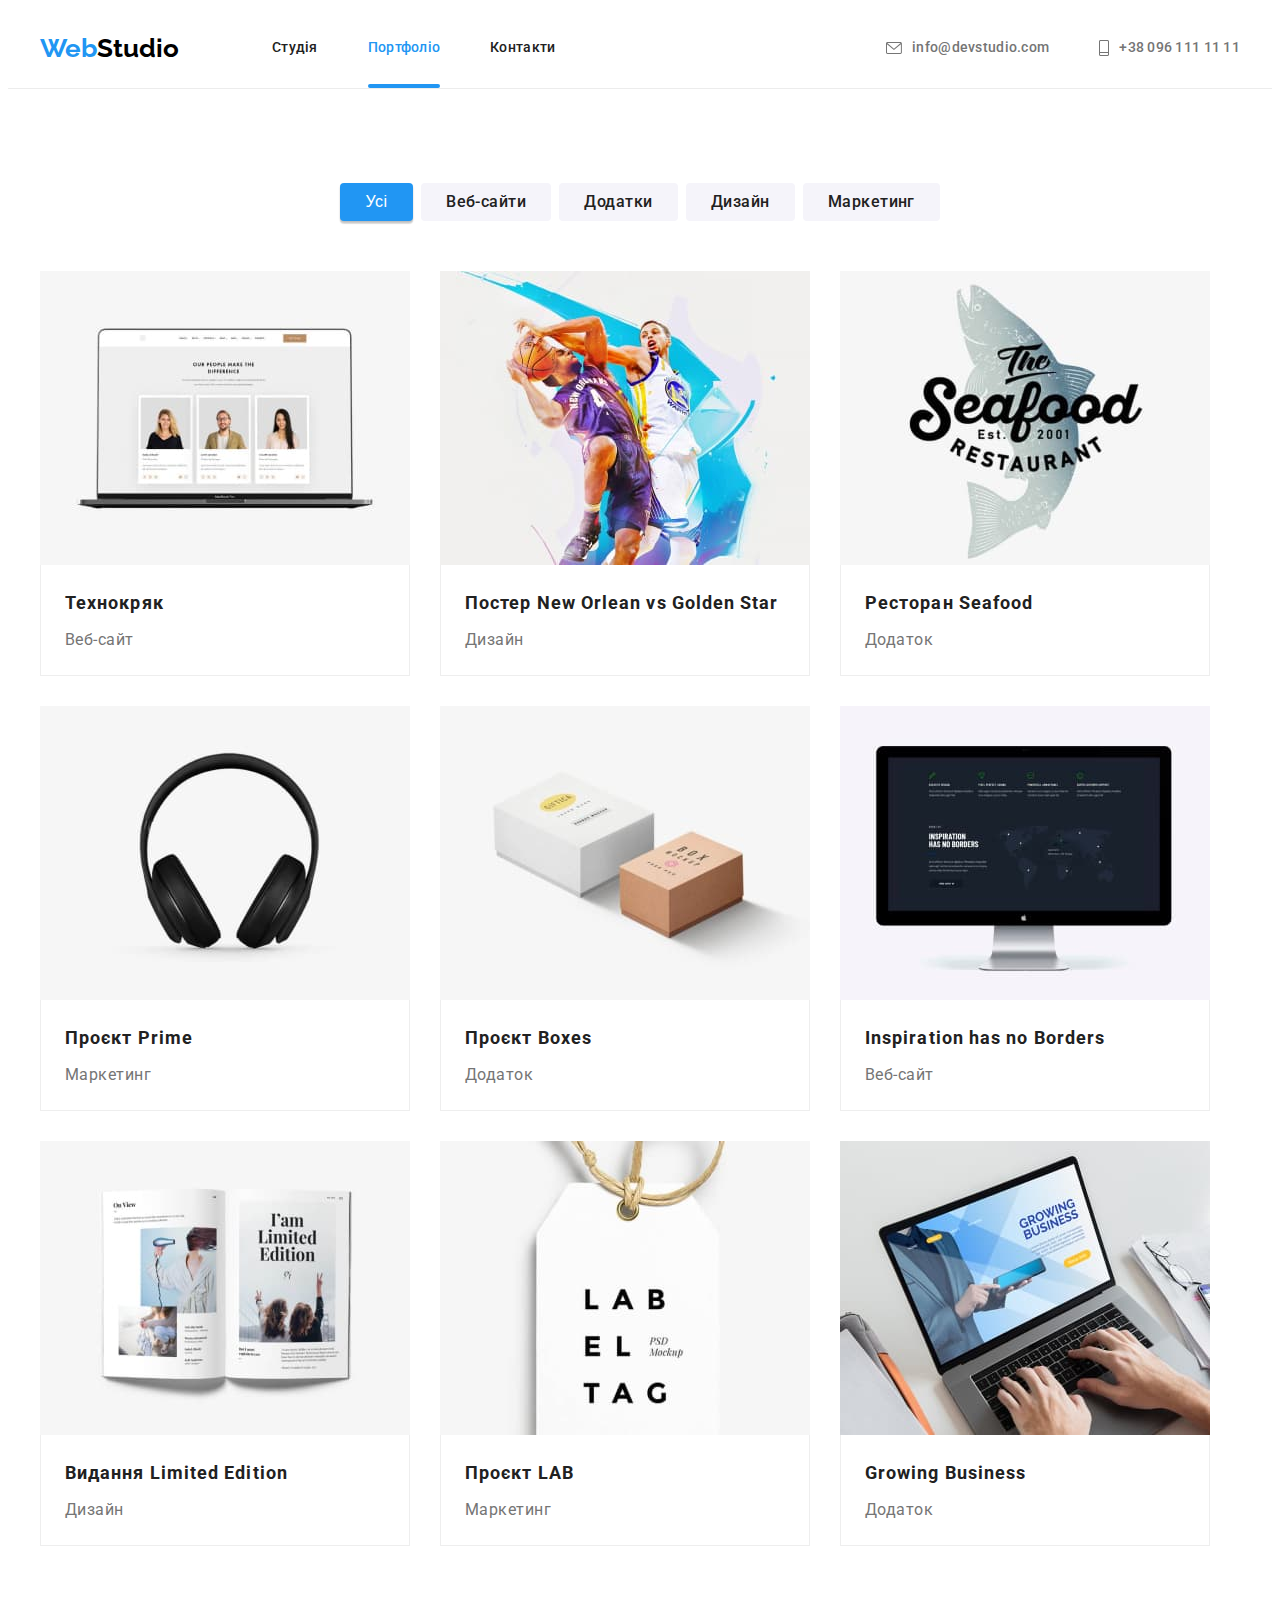
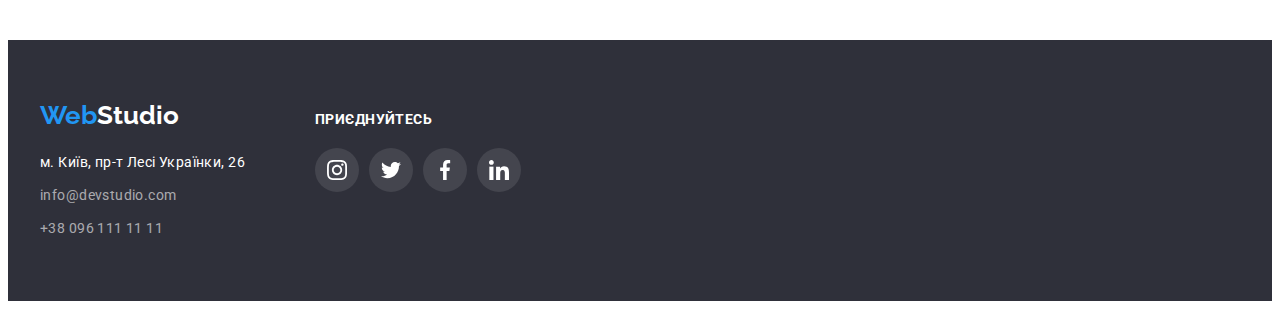
==== portfolio.html @ 1dd3f732 "created and clone rep" ====
<!DOCTYPE html>
<html lang="uk">
  <head>
    <meta charset="UTF-8" />
    <meta http-equiv="X-UA-Compatible" content="IE=edge" />
    <meta name="viewport" content="width=device-width, initial-scale=1.0" />
    <title>Studio</title>
    <link rel="preconnect" href="https://fonts.googleapis.com" />
    <link rel="preconnect" href="https://fonts.gstatic.com" crossorigin />
    <link
      href="https://fonts.googleapis.com/css2?family=Raleway:wght@700&family=Roboto:wght@400;500;700;900&display=swap"
      rel="stylesheet"
    />
    <link
      rel="stylesheet"
      href="https://cdnjs.cloudflare.com/ajax/libs/modern-normalize/1.1.0/modern-normalize.min.css"
      integrity="sha512-wpPYUAdjBVSE4KJnH1VR1HeZfpl1ub8YT/NKx4PuQ5NmX2tKuGu6U/JRp5y+Y8XG2tV+wKQpNHVUX03MfMFn9Q=="
      crossorigin="anonymous"
      referrerpolicy="no-referrer"
    />
    <link rel="stylesheet" href="./css/styles.css" />
  </head>
  <body>
    <header class="page-header">
      <div class="container">
        <a href="" class="logo-header"><span class="web">Web</span>Studio</a>
        <nav>
          <ul class="site-nav-list">
            <li class="item"><a href="./index.html" class="link">Студія</a></li>
            <li class="item">
              <a href="./portfolio.html" class="link-current">Портфоліо</a>
            </li>
            <li class="item"><a href="" class="link">Контакти</a></li>
          </ul>
        </nav>
        <ul class="contacts-header">
          <li class="item">
            <a href="mailto:info@devstudio.com">
              <svg class="icon-mail" width="16" height="12">
                <use href="./images/icons.svg#icon-envelope-hover"></use>
              </svg>
              info@devstudio.com
            </a>
          </li>
          <li class="item">
            <a href="tel:+380961111111">
              <svg class="icon-tel" width="10" height="16">
                <use href="./images/icons.svg#icon-Vector"></use>
              </svg>
              +38 096 111 11 11
            </a>
          </li>
        </ul>
      </div>
    </header>
    <main>
      <section class="section section-portfolio">
        <div class="container">
          <h1 class="visually-hidden">Портфоліо</h1>
          <ul class="portfolio-btn">
            <li><button type="button" class="button-secondary">Усі</button></li>
            <li><button type="button" class="button">Веб-сайти</button></li>
            <li><button type="button" class="button">Додатки</button></li>
            <li><button type="button" class="button">Дизайн</button></li>
            <li><button type="button" class="button">Маркетинг</button></li>
          </ul>
          <ul class="portfolio-kards">
            <li>
              <a href="#" class="port">
                <div class="portfolio-wrap">
                <img
                  src="./images/roboty/technokryak.jpg"
                  alt="технокряк"
                  width="370"
                />
                <p class="portfolio-text">Ресурс пропонує комплексні пропозиції з різним рівнем функціоналу та сервісів. 
                  Все це дозволить відвідувачу отримати вичерпні відомості про компанію чи приватну особу.</p>
                </div>
                <div class="kards-name-p">
                  <h2 class="port-name">Технокряк</h2>
                  <p class="port-p">Веб-сайт</p>
                </div>
              </a>
            </li>
            <li>
              <a href="#" class="port">
                <div class="portfolio-wrap">
                <img
                  src="./images/roboty/poster.jpg"
                  alt="постер"
                  width="370"
                /><p class="portfolio-text">Ресурс пропонує комплексні пропозиції з різним рівнем функціоналу та сервісів. 
                  Все це дозволить відвідувачу отримати вичерпні відомості про компанію чи приватну особу.</p>
              </div>
                <div class="kards-name-p">
                  <h2 class="port-name">Постер New Orlean vs Golden Star</h2>
                  <p class="port-p">Дизайн</p>
                </div>
              </a>
            </li>
            <li>
              <a href="#" class="port">
                <div class="portfolio-wrap">
                <img
                  src="./images/roboty/restoran.jpg"
                  alt="ресторан"
                  width="370"
                /><p class="portfolio-text">Ресурс пропонує комплексні пропозиції з різним рівнем функціоналу та сервісів. 
                  Все це дозволить відвідувачу отримати вичерпні відомості про компанію чи приватну особу.</p>
              </div>
                <div class="kards-name-p">
                  <h2 class="port-name">Ресторан Seafood</h2>
                  <p class="port-p">Додаток</p>
                </div>
              </a>
            </li>
            <li>
              <a href="#" class="port">
                <div class="portfolio-wrap">
                <img src="./images/roboty/prime.jpg" alt="prime" width="370" />
              <p class="portfolio-text">Ресурс пропонує комплексні пропозиції з різним рівнем функціоналу та сервісів. 
                  Все це дозволить відвідувачу отримати вичерпні відомості про компанію чи приватну особу.</p></div>
                <div class="kards-name-p">
                  <h2 class="port-name">Проєкт Prime</h2>
                  <p class="port-p">Маркетинг</p>
                </div>
              </a>
            </li>
            <li>
              <a href="#" class="port">
                <div class="portfolio-wrap">
                <img src="./images/roboty/boxes.jpg" alt="boxes" width="370" />
              <p class="portfolio-text">Ресурс пропонує комплексні пропозиції з різним рівнем функціоналу та сервісів. 
                  Все це дозволить відвідувачу отримати вичерпні відомості про компанію чи приватну особу.</p></div>
                <div class="kards-name-p">
                  <h2 class="port-name">Проєкт Boxes</h2>
                  <p class="port-p">Додаток</p>
                </div>
              </a>
            </li>
            <li>
              <a href="#" class="port">
                <div class="portfolio-wrap">
                <img
                  src="./images/roboty/inspiration.jpg"
                  alt="inspiration"
                  width="370"
                />
              <p class="portfolio-text">Ресурс пропонує комплексні пропозиції з різним рівнем функціоналу та сервісів. 
                  Все це дозволить відвідувачу отримати вичерпні відомості про компанію чи приватну особу.</p></div>
                <div class="kards-name-p">
                  <h2 class="port-name">Inspiration has no Borders</h2>
                  <p class="port-p">Веб-сайт</p>
                </div>
              </a>
            </li>
            <li>
              <a href="#" class="port">
                <div class="portfolio-wrap">
                <img
                  src="./images/roboty/limited.jpg"
                  alt="limited"
                  width="370"
                />
              <p class="portfolio-text">Ресурс пропонує комплексні пропозиції з різним рівнем функціоналу та сервісів. 
                  Все це дозволить відвідувачу отримати вичерпні відомості про компанію чи приватну особу.</p></div>
                <div class="kards-name-p">
                  <h2 class="port-name">Видання Limited Edition</h2>
                  <p class="port-p">Дизайн</p>
                </div>
              </a>
            </li>
            <li>
              <a href="#" class="port">
                <div class="portfolio-wrap">
                <img src="./images/roboty/lab.jpg" alt="lab" width="370" />
              <p class="portfolio-text">Ресурс пропонує комплексні пропозиції з різним рівнем функціоналу та сервісів. 
                  Все це дозволить відвідувачу отримати вичерпні відомості про компанію чи приватну особу.</p></div>
                <div class="kards-name-p">
                  <h2 class="port-name">Проєкт LAB</h2>
                  <p class="port-p">Маркетинг</p>
                </div>
              </a>
            </li>
            <li>
              <a href="#" class="port">
                <div class="portfolio-wrap">
                <img
                  src="./images/roboty/business.jpg"
                  alt="business"
                  width="370"
                />
              <p class="portfolio-text">Ресурс пропонує комплексні пропозиції з різним рівнем функціоналу та сервісів. 
                  Все це дозволить відвідувачу отримати вичерпні відомості про компанію чи приватну особу.</p></div>
                <div class="kards-name-p">
                  <h2 class="port-name">Growing Business</h2>
                  <p class="port-p">Додаток</p>
                </div>
              </a>
            </li>
          </ul>
        </div>
      </section>
    </main>
    <footer class="footer-bck">
      <div class="container">
        <div class="footer-adress">
          <a href="#" class="logo-footer"><span class="web">Web</span>Studio</a>
          <address>
            <p class="adress">м. Київ, пр-т Лесі Українки, 26</p>
            <ul>
              <li class="footer-contacts">
                <a href="mailto:info@devstudio.com">info@devstudio.com</a>
              </li>
              <li class="footer-contacts">
                <a href="tel:+380961111111">+38 096 111 11 11</a>
              </li>
            </ul>
          </address>
        </div>
        <div class="footer-svg">
          <p class="footer-item">приєднуйтесь</p>
          <ul class="footer-icons">
            <li class="footer-icons-item">
              <a class="icons-social-links" href="#">
                <svg class="icons-social-foot" width="20" height="20">
                  <use href="./images/icons.svg#icon-instagram-2"></use>
                </svg>
              </a>
            </li>
            <li class="footer-icons-item">
              <a class="icons-social-links" href="#">
                <svg class="icons-social-foot" width="20" height="20">
                  <use href="./images/icons.svg#icon-twitter-1"></use>
                </svg>
              </a>
            </li>
            <li class="footer-icons-item">
              <a class="icons-social-links" href="#">
                <svg class="icons-social-foot" width="20" height="20">
                  <use href="./images/icons.svg#icon-facebook-1"></use>
                </svg>
              </a>
            </li>
            <li class="footer-icons-item">
              <a class="icons-social-links" href="#">
                <svg class="icons-social-foot" width="20" height="20">
                  <use href="./images/icons.svg#icon-linkedin-1"></use>
                </svg>
              </a>
            </li>
          </ul>
        </div>
      </div>
    </footer>
  </body>
</html>
---- css/styles.css ----
:root {
  --brand-color: #212121;
  --background-color: #f5f5f5;
  --total-white: #ffffff;
  --blue-color: #2196f3;
  --p-color: #757575;
  --background-black: #2f303a;
  --hov-foc: #000000;
  --background-btn: #f5f4fa;
}

body {
  background-color: var(--total-white);
  color: var(--brand-color);
  font-family: "Roboto", sans-serif;
}

/* Утіліти */
/* видалила лапки та підкреслювання */
ul {
  list-style: none;
  padding: 0;
  margin: 0;
}
a {
  text-decoration: none;
}
img {
  display: block;
  max-width: 100%;
  height: auto;
}
h1,
h2,
h3,
h4,
h5,
h6,
p {
  margin-top: 0;
  margin-bottom: 0;
  padding: 0;
}
/* Сховати заголовок */
.visually-hidden {
  position: absolute;
  width: 1px;
  height: 1px;
  margin: -1px;
  border: 0;
  padding: 0;
  white-space: nowrap;
  clip-path: inset(100%);
  clip: rect(0 0 0 0);
  overflow: hidden;
}
/* хедер */
.page-header {
  background-color: var(--total-white);
  border-bottom: 1px solid #ececec;
}
.page-header .container {
  display: flex;
  align-items: center;
}

/* site-nav */
.site-nav-list {
  font-weight: 500;
  font-size: 14px;
  line-height: 1.14;
  letter-spacing: 0.02em;
  display: flex;
  margin-left: 93px;
}
.site-nav-list .item:not(:last-child) {
  margin-right: 50px;
}
.link-current {
  position: relative;
}
.link-current::after {
  content: "";

  position: absolute;
  left: 0;
  bottom: 0;
  opacity: 1;
  transition: opacity 250ms cubic-bezier(0.4, 0, 0.2, 1);

  display: block;
  width: 100%;
  height: 4px;
  background-color: var(--blue-color);
  border-radius: 2px;
}
.site-nav-list .link,
.site-nav-list .link-current {
  color: var(--brand-color);
  padding-top: 32px;
  padding-bottom: 32px;
  display: block;

  transition: color 250ms cubic-bezier(0.4, 0, 0.2, 1);
}
.site-nav-list .link-current,
.contacts-header .link-current {
  color: var(--blue-color);

  transition: color 250ms cubic-bezier(0.4, 0, 0.2, 1);
}

.site-nav-list .link:hover,
.site-nav-list .link:focus {
  color: var(--blue-color);
}
.site-nav-list:hover,
.site-nav-list:focus {
  color: var(--hov-foc);
}
.logo-header {
  font-family: "Raleway";
  font-weight: 700;
  font-size: 26px;
  line-height: 1.19;

  color: var(--hov-foc);
}
.web {
  color: var(--blue-color);
}
.contacts-header {
  margin-left: auto;
  display: flex;
  align-items: center;
  justify-content: center;

  font-weight: 500;
  font-size: 14px;
  line-height: 1.14;
  letter-spacing: 0.02em;
}
.contacts-header .item + .item {
  margin-left: 50px;
}
.contacts-header a {
  color: var(--p-color);
  display: flex;
  align-items: center;

  transition: color 250ms cubic-bezier(0.4, 0, 0.2, 1);
}
.contacts-header a:hover,
.contacts-header a:focus {
  color: var(--blue-color);
}
.icon-mail,
.icon-tel {
  margin-right: 10px;
  fill: currentColor;
}

/* Контейнер*/
.container {
  width: 1200px;
  padding-left: 15px;
  padding-right: 15px;
  margin-left: auto;
  margin-right: auto;
}
/* Cекції налаштування */
.section {
  padding-top: 94px;
  padding-bottom: 94px;
}

/* секція герой */
.hero {
  padding-top: 200px;
  padding-bottom: 200px;
  max-width: 1600px;
  margin: 0 auto;


  background-color: rgba(47, 48, 58, 0.4);
  background-image: linear-gradient(
      rgba(47, 48, 58, 0.4),
      rgba(47, 48, 58, 0.4)
    ),
    url(../images/Heroback.jpg);
  color: var(--total-white);
  text-align: center;
}
.hero h1 {
  margin-top: 0;
  margin-bottom: 30px;

  font-weight: 900;
  font-size: 44px;
  line-height: 1.36;
  text-align: center;
  letter-spacing: 0.06em;
  text-transform: uppercase;

  color: var(--total-white);
}
/* brand color #212121 */
/* колір параграфів #757575 */
/* h1 #FFFFFF */
/* голубий акцент #2196F3 */
/* хедер колір фону #FFFFFF */
/* наша команда #F5F4FA */
/* чорний футер #2F303A */

/* Button */
.button {
  display: inline-block;
  border-radius: 4px;
  padding: 6px 25px;
  text-align: center;
  border: none;

  background-color: var(--background-btn);
  color: var(--brand-color);
  font-family: inherit;
  font-weight: 500;
  font-size: 16px;
  line-height: 1.62;
  letter-spacing: 0.03em;
  cursor: pointer;

  transition: color 250ms cubic-bezier(0.4, 0, 0.2, 1),
  background-color 250ms cubic-bezier(0.4, 0, 0.2, 1),
  box-shadow 250ms cubic-bezier(0.4, 0, 0.2, 1);

}
.button:hover,
.button:focus {
  background-color: var(--blue-color);
  color: var(--total-white);
  box-shadow: 0px 3px 1px rgba(0, 0, 0, 0.1), 0px 1px 2px rgba(0, 0, 0, 0.08),
    0px 2px 2px rgba(0, 0, 0, 0.12);
  border-radius: 4px;
}
.button-primary {
  border-radius: 4px;
  padding: 10px 32px;
  min-width: 216px;
  text-align: center;
  border: none;

  transition: color 250ms cubic-bezier(0.4, 0, 0.2, 1),
  background-color 250ms cubic-bezier(0.4, 0, 0.2, 1);

  background-color: var(--blue-color);
  color: var(--total-white);
  font-weight: 700;
  font-size: 16px;
  line-height: 1.87;
  text-align: center;
  letter-spacing: 0.06em;
  cursor: pointer;
}
.button-secondary {
  border-radius: 4px;
  padding: 6px 25px;
  text-align: center;
  border: none;
  box-shadow: 0px 3px 1px rgba(0, 0, 0, 0.1), 0px 1px 2px rgba(0, 0, 0, 0.08),
    0px 2px 2px rgba(0, 0, 0, 0.12);
  border-radius: 4px;

  background-color: var(--blue-color);
  color: var(--total-white);
  font-weight: 500;
  font-size: 16px;
  line-height: 1.62;
  letter-spacing: 0.03em;
  cursor: pointer;
  width: 73px;

  transition: color 250ms cubic-bezier(0.4, 0, 0.2, 1),
  background-color 250ms cubic-bezier(0.4, 0, 0.2, 1);
}
.button-primary:hover,
.button-primary:focus {
  background-color: var(--total-white);
  color: var(--blue-color);
}
/* Секція якості quality */
.quality-item {
  display: flex;
  gap: 30px;
  justify-content: space-between;
}
.quality-h-p {
  flex-basis: calc((100%-90px) / 4);
}
.quality-h {
  margin-bottom: 10px;
  margin-top: 30px;

  font-size: 14px;
  line-height: 1.14;
  letter-spacing: 0.03em;
  text-transform: uppercase;
}
.quality-p {
  font-size: 14px;
  line-height: 1.71;

  letter-spacing: 0.03em;
  color: var(--p-color);
}
.quality-icons {
  display: flex;
  gap: 30px;
  justify-content: center;
  align-items: center;
  border-radius: 4px;

  width: 270px;
  height: 120px;
  background: var(--background-btn);
}
/* .icons-item {
} */
/* Секція чим ми займаємося doing */
.section-doing {
  padding-top: 0;
}
.doing-item {
  display: flex;
  gap: 30px;
  justify-content: space-between;
}
.doing-item li {
  flex-basis: calc((100% - 60px) / 3);
}
.title {
  margin-bottom: 50px;

  font-size: 36px;
  line-height: 1.16;
  text-align: center;
  letter-spacing: 0.03em;
}
.do-description {
  position: relative;
}
.do-about {
  position: absolute;
  display: flex;
  align-items: center;
  justify-content: center;
  bottom: 0px;
  min-width: 370px;
  min-height: 70px;


  font-family: "Roboto";
  font-style: normal;
  font-weight: 700;
  font-size: 14px;
  line-height: 1.14;
  text-align: center;
  letter-spacing: 0.03em;
  text-transform: uppercase;

  background-color: rgba(47, 48, 58, 0.8);
  color: var(--total-white);
}

/* Наша команда team */
.team-item {
  display: flex;
  gap: 30px;
}
.team-h-p {
  flex-basis: calc((100% - 90px) / 4);
  background: #ffffff;
  box-shadow: 0px 1px 3px rgba(0, 0, 0, 0.12), 0px 1px 1px rgba(0, 0, 0, 0.14),
    0px 2px 1px rgba(0, 0, 0, 0.2);
  border-radius: 0px 0px 4px 4px;
}
.team-name,
.team-position {
  text-align: center;
}
.item-name-position {
  padding-top: 30px;
  padding-bottom: 30px;
}
.section-team {
  background-color: var(--background-btn);
}
.team-name {
  margin-bottom: 10px;

  font-weight: 500;
  font-size: 16px;
  line-height: 1.18;
  letter-spacing: 0.03em;
}
.team-position {
  margin-bottom: 16px;

  font-size: 16px;
  line-height: 1.18;
  letter-spacing: 0.03em;
  color: var(--p-color);
}
/* Team Section icons */
.team-icons {
  display: flex;
  justify-content: center;
  gap: 10px;
}
.team-icons-item {
  width: 44px;
  height: 44px;
}
.icons-social {
  width: 100%;
  height: 100%;
  display: flex;
  align-items: center;
  justify-content: center;
  color: #afb1b8;
  border-radius: 50%;

  transition: color 250ms cubic-bezier(0.4, 0, 0.2, 1),
  background-color 250ms cubic-bezier(0.4, 0, 0.2, 1);

}
.icons-social:hover,
.icons-social:focus {
  background-color: var(--blue-color);
  color: var(--total-white);
}
.icons-social-team {
  fill: currentColor;
}
/* Постійні клієнти */
.clients {
  display: flex;
  gap: 30px;
  align-items: center;
  justify-content: center;
}
.clients-items {
  width: 170px;
  height: 92px;
}
.clients-link {
  width: 100%;
  height: 100%;
  display: flex;
  align-items: center;
  justify-content: center;
  color: #afb1b8;
  border: 1px solid #afb1b8;
  border-radius: 4px;

  transition: color 250ms cubic-bezier(0.4, 0, 0.2, 1),
  border 250ms cubic-bezier(0.4, 0, 0.2, 1);
}
.clients-link:hover,
.clients-link:focus {
  color: var(--blue-color);
  border: 1px solid var(--blue-color);
  border-radius: 4px;
}
.clients-icons {
  fill: currentColor;
}
/* футер */
.footer-bck .container {
  display: flex;
  align-items: baseline;
}
.footer-bck {
  background-color: var(--background-black);
  padding-top: 60px;
  padding-bottom: 60px;
}
.logo-footer {
  font-family: "Raleway";
  font-weight: 700;
  font-size: 26px;
  line-height: 1.19;

  color: var(--total-white);
}
.web {
  color: var(--blue-color);
}
.adress {
  margin-bottom: 9px;
  margin-top: 20px;

  font-weight: 400;
  font-size: 14px;
  line-height: 1.71;
  letter-spacing: 0.03em;
  font-style: normal;
  color: var(--total-white);
}
.footer-contacts:first-child {
  margin-bottom: 9px;
}
.footer-contacts {
  font-weight: 400;
  font-size: 14px;
  line-height: 1.71;
  letter-spacing: 0.03em;
  font-style: normal;
}
.footer-contacts a {
  color: rgba(255, 255, 255, 0.6);
}
.footer-contacts a:hover,
.footer-contacts a:focus {
  color: var(--blue-color);
}
/* Футер приєднуйтесь і лінки */
.footer-svg {
  margin-left: 70px;
}
.footer-item {
  margin-bottom: 20px;

  font-family: "Roboto";
  font-style: normal;
  font-weight: 700;
  font-size: 14px;
  line-height: 1.14;
  letter-spacing: 0.03em;
  text-transform: uppercase;

  color: var(--total-white);
}
.footer-icons {
  display: flex;
  justify-content: center;
  gap: 10px;
}
.footer-icons-item {
  width: 44px;
  height: 44px;
  display: flex;
  align-items: center;
  justify-content: center;
}
.icons-social-links {
  width: 100%;
  height: 100%;
  display: flex;
  align-items: center;
  justify-content: center;
  background-color: rgba(255, 255, 255, 0.1);
  border-radius: 50%;
  color: var(--total-white);

  transition: background-color 250ms cubic-bezier(0.4, 0, 0.2, 1);
}
.icons-social-links:hover,
.icons-social-links:focus {
  background-color: var(--blue-color);
  border-radius: 50%;
  color: var(--total-white);
}
.icons-social-foot {
  fill: currentColor;
}

/* Портфоліо */
.portfolio-btn {
  display: flex;
  flex-wrap: wrap;
  justify-content: center;
  gap: 8px;
  margin-bottom: 50px;
}
.portfolio-kards li {
  width: 370px;
  margin-right: 30px;
  margin-bottom: 30px;
}
.portfolio-kards li:nth-child(3n) {
  margin-right: 0;
}
.portfolio-kards li:nth-last-child(-n + 3) {
  margin-bottom: 0;
}
.portfolio-kards li:hover .portfolio-text, 
.port:hover .portfolio-text {
transform: translateY(0);
}

.port {
  display: block;

  transition: box-shadow 250ms cubic-bezier(0.4, 0, 0.2, 1);
}
.port:hover,
.port:focus {
  box-shadow: 0px 1px 1px rgba(0, 0, 0, 0.12), 0px 4px 4px rgba(0, 0, 0, 0.06),
    1px 4px 6px rgba(0, 0, 0, 0.16);
}
.portfolio-wrap {
position: relative;
overflow: hidden;
}
.portfolio-text {
position: absolute;
top: 0;
height: 100%;
transform: translateY(101%);
transition: transform 250ms cubic-bezier(0.4, 0, 0.2, 1); 
overflow: auto;


padding-top: 63px;
padding-right: 24px;
padding-bottom: 63px;
padding-left: 24px;

font-weight: 400;
font-size: 18px;
line-height: 1.55;
letter-spacing: 0.03em;

color: var(--total-white);
background-color: rgba(33, 150, 243, 0.9);

}
.kards-name-p {
  border-right: 1px solid #eeeeee;
  border-bottom: 1px solid #eeeeee;
  border-left: 1px solid #eeeeee;

  padding-top: 20px;
  padding-right: 24px;
  padding-bottom: 20px;
  padding-left: 24px;
}
.portfolio-kards {
  display: flex;
  flex-wrap: wrap;
  margin-top: 34px;
}
.port-name {
  font-size: 18px;
  line-height: 2;
  letter-spacing: 0.06em;
  color: var(--brand-color);
}
.port-p {
  margin-top: 4px;

  font-size: 16px;
  line-height: 1.88;
  letter-spacing: 0.03em;
  color: var(--p-color);
}

/* Модальне вікно */
.backdrop {
  position: fixed;
  top: 0;
  left: 0;
  width: 100%;
  height: 100%;
  background-color: rgba(0, 0, 0, 0.2);

  opacity: 1;
  transition: opacity 250ms cubic-bezier(0.4, 0, 0.2, 1);
}
.backdrop.is-hidden {
  opacity: 0;
  pointer-events: none;
}
.backdrop.is-hidden .modal {
  transform: translate(-50%, -50%) scale(1.1);
}
.modal {
  position: absolute;
  top: 50%;
  left: 50%;
  min-width: 528px;
  min-height: 581px;

  transform: translate(-50%, -50%) scale(1);
  transition: transform 250ms cubic-bezier(0.4, 0, 0.2, 1);

  background: var(--total-white);
  box-shadow: 0px 1px 3px rgba(0, 0, 0, 0.12), 0px 1px 1px rgba(0, 0, 0, 0.14),
    0px 2px 1px rgba(0, 0, 0, 0.2);
  border-radius: 4px;
}
.modal-close {
  position: absolute;
  right: 8px;
  top: 8px;

  display: flex;
  align-items: center;
  justify-content: center;
  cursor: pointer;

  width: 30px;
  height: 30px;
  background-color: transparent;
  border: 1px solid rgba(0, 0, 0, 0.1);
  border-radius: 50%;
}
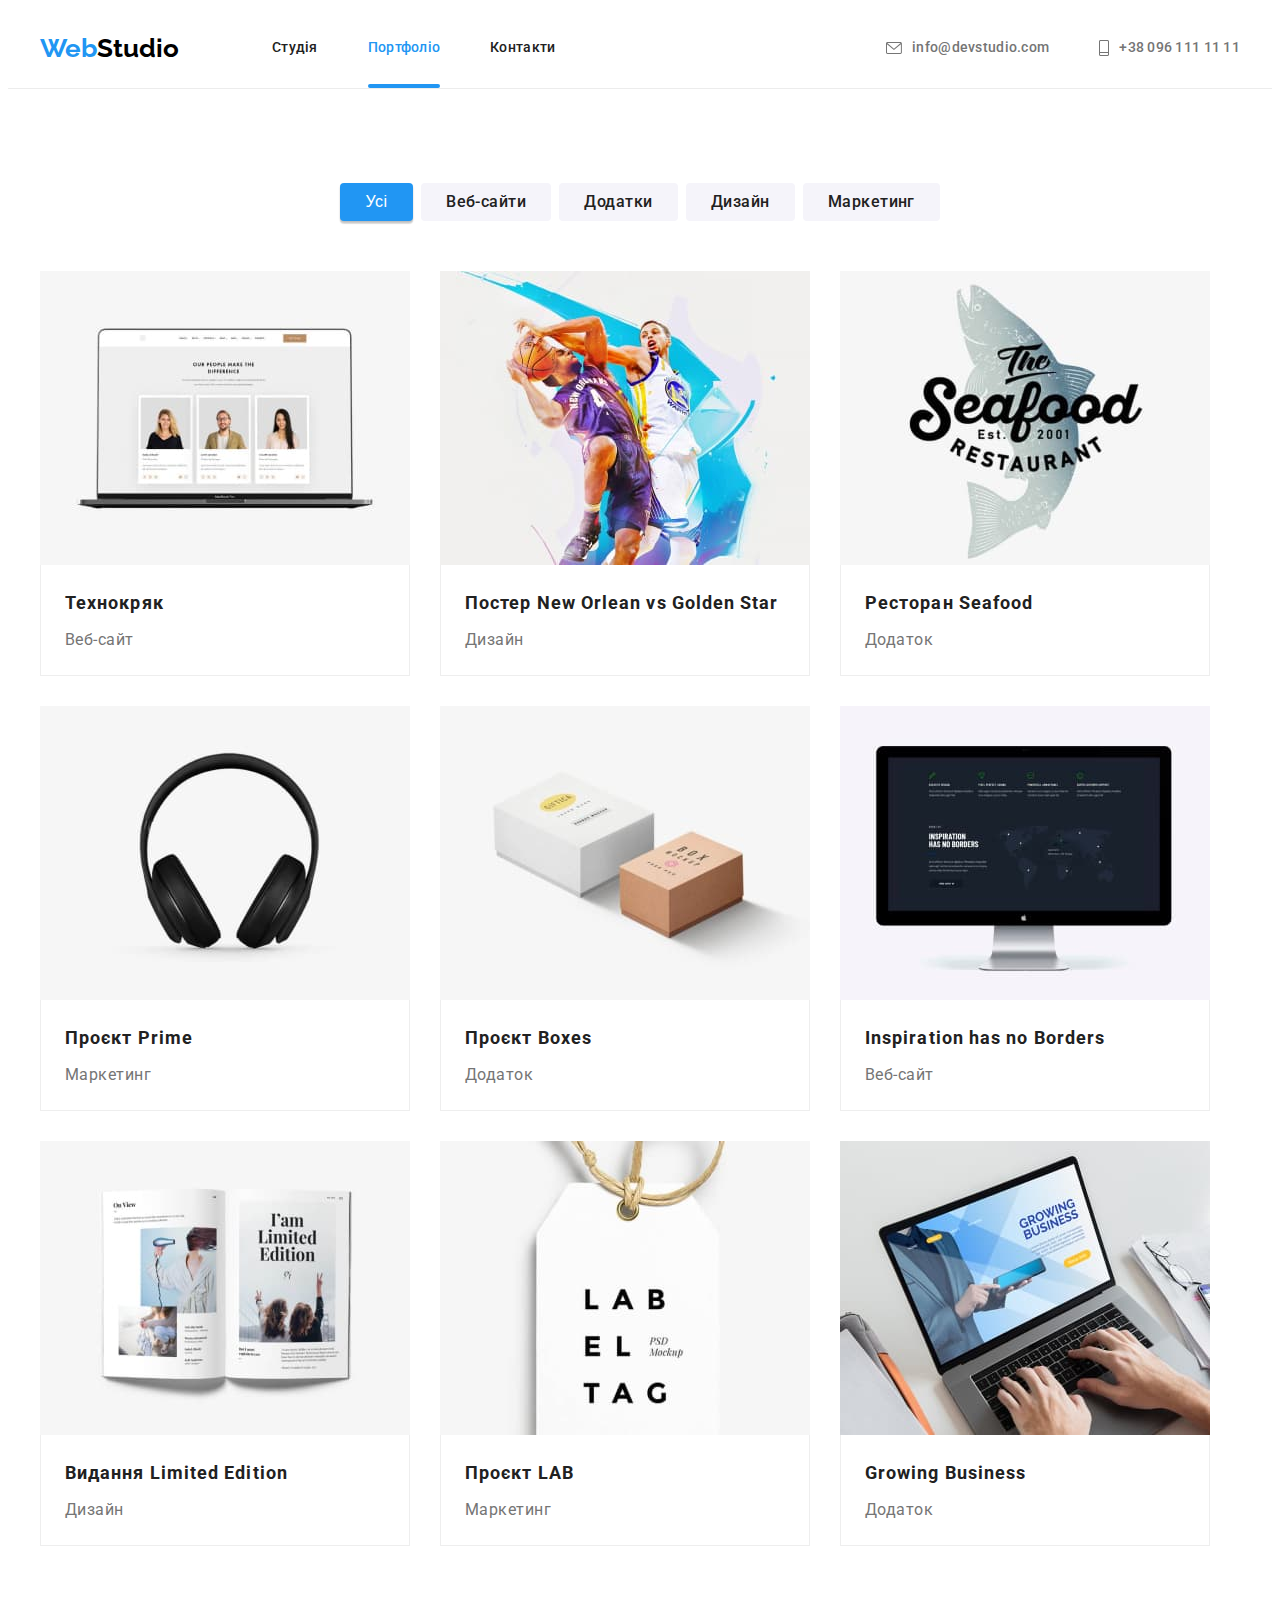
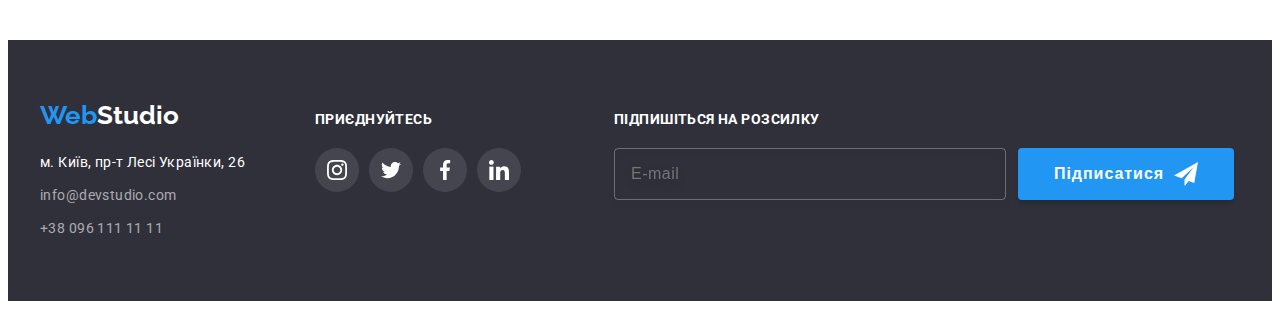
==== commit b77671e2: "ready" ====
--- a/portfolio.html
+++ b/portfolio.html
@@ -251,6 +251,20 @@
             </li>
           </ul>
         </div>
+        <div class="footer-subscribe">
+          <p class="subscribe-p">Підпишіться на розсилку</p>
+          <form class="footer-form">
+          <label class="footer-label">
+          <input type="email" name="subscribe" class="subscribe-input" placeholder="E-mail" />
+          </label>
+          <button type="submit" class="button-primary footer-but">
+            Підписатися
+            <svg class="subscribe-icon" width="24" height="24" >
+            <use href="./images/icons.svg#icon-icon-send"></use>
+            </svg>
+          </button>
+          </form>
+          </div>
       </div>
     </footer>
   </body>
--- a/css/styles.css
+++ b/css/styles.css
@@ -204,13 +204,6 @@
 
   color: var(--total-white);
 }
-/* brand color #212121 */
-/* колір параграфів #757575 */
-/* h1 #FFFFFF */
-/* голубий акцент #2196F3 */
-/* хедер колір фону #FFFFFF */
-/* наша команда #F5F4FA */
-/* чорний футер #2F303A */
 
 /* Button */
 .button {
@@ -254,6 +247,8 @@
 
   background-color: var(--blue-color);
   color: var(--total-white);
+  box-shadow: 0px 4px 4px rgba(0, 0, 0, 0.15);
+  border-radius: 4px;
   font-weight: 700;
   font-size: 16px;
   line-height: 1.87;
@@ -284,8 +279,7 @@
 }
 .button-primary:hover,
 .button-primary:focus {
-  background-color: var(--total-white);
-  color: var(--blue-color);
+background-color: #188CE8;
 }
 /* Секція якості quality */
 .quality-item {
@@ -572,6 +566,59 @@
 }
 .icons-social-foot {
   fill: currentColor;
+}
+/* Footer Subscribe */
+.footer-subscribe {
+  margin-left: 93px;
+}
+.subscribe-p {
+margin-bottom: 20px;
+
+font-weight: 700;
+font-size: 14px;
+line-height: 1.14;
+letter-spacing: 0.03em;
+text-transform: uppercase;
+
+color: var(--total-white);
+}
+.footer-form {
+display: flex;
+}
+.footer-label {
+margin-right: 12px; 
+}
+.subscribe-input {
+width: 358px;
+padding: 15px 16px;
+outline: transparent;
+background-color: transparent;
+transition: border-color 250ms cubic-bezier(0.4, 0, 0.2, 1);
+
+font-weight: 400;
+font-size: 16px;
+line-height: 1.25;
+  
+align-items: center;
+letter-spacing: 0.03em;
+
+color: rgba(255, 255, 255, 0.6);
+border: 1px solid rgba(255, 255, 255, 0.3);
+filter: drop-shadow(0px 4px 4px rgba(0, 0, 0, 0.15));
+border-radius: 4px;
+}
+.subscribe-input:focus,
+.subscribe-input:hover {
+  border-color: var(--blue-color);
+}
+.footer-but {
+display: flex;
+justify-content: center;
+align-items: center;  
+}
+.subscribe-icon {
+margin-left: 10px;
+fill: currentColor;  
 }
 
 /* Портфоліо */
@@ -691,6 +738,8 @@
   min-width: 528px;
   min-height: 581px;
 
+  padding: 40px;
+
   transform: translate(-50%, -50%) scale(1);
   transition: transform 250ms cubic-bezier(0.4, 0, 0.2, 1);
 
@@ -715,3 +764,164 @@
   border: 1px solid rgba(0, 0, 0, 0.1);
   border-radius: 50%;
 }
+.modal-close-icon {
+  fill: currentColor;
+  transition: color 250ms cubic-bezier(0.4, 0, 0.2, 1);
+}
+.modal-close-icon:hover,
+.modal-close-icon:focus {
+  color: var(--blue-color);
+}
+.modal-title {
+  font-weight: 700;
+  font-size: 20px;
+  line-height: 1.15;
+  text-align: center;
+
+  margin-bottom: 12px;
+
+  color: var(--brand-color);  
+}
+.input-label {
+  display: block;
+  position: relative;
+  
+  margin-bottom: 4px;
+
+  color: var(--p-color);
+  font-weight: 400;
+  font-size: 12px;
+  line-height: 1.16;
+  letter-spacing: 0.01em;
+}
+.input-wrapper {
+  position: relative;
+
+  margin-bottom: 10px;
+}
+.modal-input {
+width: 100%;
+height: 45px; 
+border-radius: 4px; 
+border: 1px solid rgba(33, 33, 33, 0.2);
+outline: transparent;
+background-color: transparent;
+font-size: 12px;
+color: var(--hov-foc);
+transition: border-color 250ms cubic-bezier(0.4, 0, 0.2, 1);
+
+padding-left: 36px;
+}
+
+.modal-icon {
+  position: absolute;
+  transition: color 250ms cubic-bezier(0.4, 0, 0.2, 1);
+
+  left: 12px;
+  top: 50%;
+  transform: translateY(-50%);
+}
+.modal-input:focus,
+.modal-input:hover {
+  border-color: var(--blue-color);
+  }
+.modal-input:focus + .modal-icon,
+.modal-input:hover + .modal-icon {
+  fill: var(--blue-color);
+}
+.modal-comment {
+width: 100%; 
+height: 100px;
+border: 1px solid rgba(33, 33, 33, 0.2);
+border-radius: 4px;
+color: var(--hov-foc);
+outline: transparent;
+background-color: transparent;
+transition: border-color 250ms cubic-bezier(0.4, 0, 0.2, 1);
+resize: none; 
+
+font-weight: 400;
+font-size: 12px;
+line-height: 1.16;
+letter-spacing: 0.01em;
+
+padding: 12px 16px;
+margin-bottom: 10px;
+}
+.modal-comment::placeholder {
+  color:rgba(117, 117, 117, 0.5); 
+}
+.modal-comment:hover,
+.modal-comment:focus {
+border-color: var(--blue-color);
+}
+
+/* Checkbox */
+.checkbox-wrapper {
+display: flex;
+align-items: center;
+padding-left: 11px;
+margin-bottom: 30px;
+}
+.checkbox-text {
+display: flex;
+align-items: center;
+
+margin-right: 8px;
+
+font-weight: 400;
+font-size: 14px;
+line-height: 1.71;
+
+color: var(--p-color);
+}
+.checkbox-text::before {
+content: " "; 
+width: 16px;
+height: 15px;
+border: 2px solid var(--brand-color);
+border-radius: 2px;
+cursor: pointer;
+
+margin-right: 8px;
+}
+
+.checkbox-modal:checked + .checkbox-text::before {
+background-color: var(--blue-color);
+border: none;
+background-image: url(../images/iconcheck.svg);
+background-position: center;
+background-repeat: no-repeat;
+transition: border-color 250ms cubic-bezier(0.4, 0, 0.2, 1);
+}
+.checkbox-modal:focus + .checkbox-text::before {
+border-color: var(--blue-color);
+}
+.checkbox-link {
+position: relative;
+
+font-weight: 400;
+font-size: 14px;
+line-height: 1.71;
+color: var(--blue-color); 
+}
+.checkbox-link::after {
+  content: "";
+
+  position: absolute;
+  left: 0;
+  bottom: 3px;
+  
+  display: block;
+  width: 100%;
+  height: 1px;
+  background-color: var(--blue-color);
+}
+.check-button {
+display: flex;
+justify-content: center;
+align-items: center;
+margin-left: 110px;
+}
+
+
